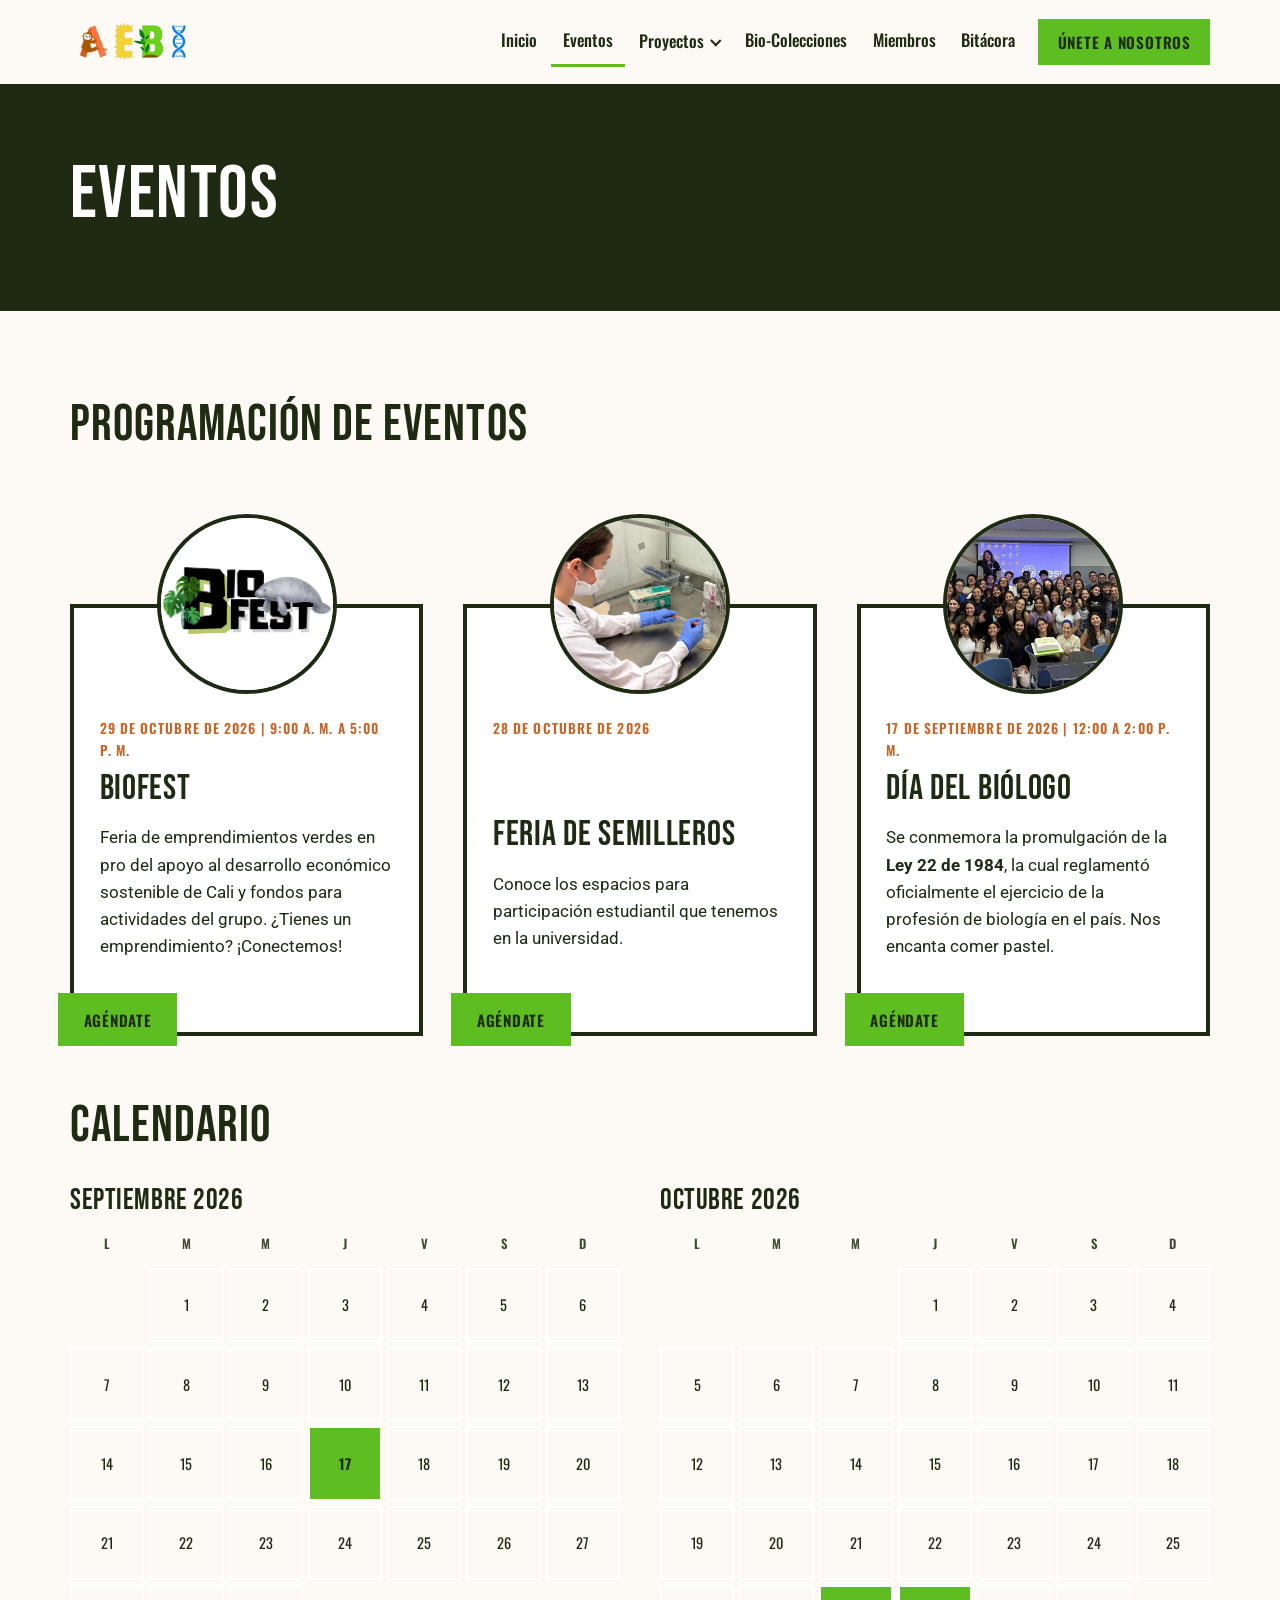
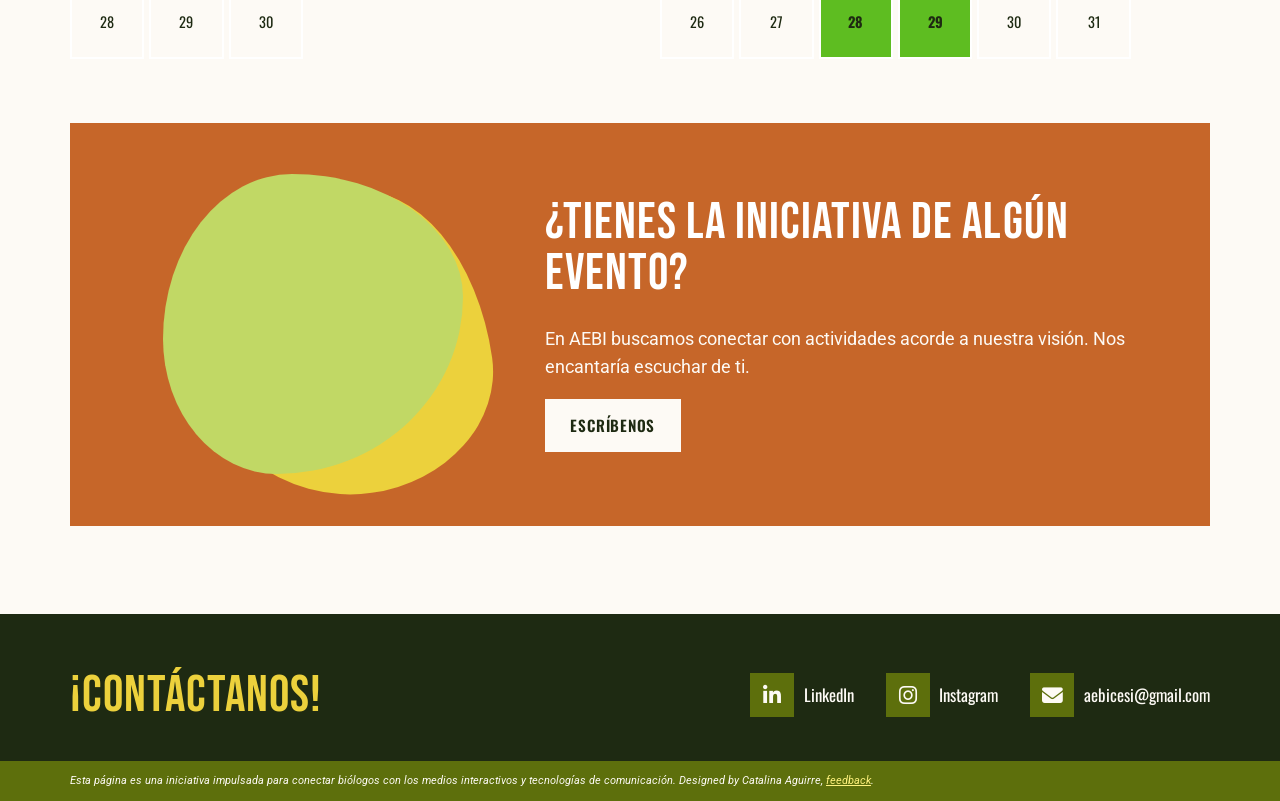
==== eventos.html @ 60faa8c1 "correccion" ====
<!DOCTYPE html>
<html lang="es">
<head>
  <meta charset="UTF-8">
  <meta name="viewport" content="width=device-width, initial-scale=1">
  <!-- Título que aparece en la pestaña del navegador -->
  <title>Eventos · AEBI</title>
  <meta name="description" content="Programación de eventos de AEBI: BIOFEST, Feria de Semilleros, Día del Biólogo y más.">
  <!-- Icono de la pestaña (usa el logo) -->
  <link rel="icon" href="Imagenes/LOGOAEBI.png">

  <!-- Tipografías del manual de marca (Bebas Neue y Oswald, desde Google Fonts).
       Arial no necesita descargarse: ya está en todos los computadores. -->
  <link rel="preconnect" href="https://fonts.googleapis.com">
  <link rel="preconnect" href="https://fonts.gstatic.com" crossorigin>
  <link href="https://fonts.googleapis.com/css2?family=Bebas+Neue&family=Oswald:wght@400;500;600&family=Roboto:wght@400;700&display=swap" rel="stylesheet">
  <!-- Iconos (LinkedIn, Instagram, correo, WhatsApp, flechas) -->
  <link rel="stylesheet" href="https://cdnjs.cloudflare.com/ajax/libs/font-awesome/6.5.2/css/all.min.css">
  <!-- Hoja de estilos de la página (colores, tamaños, etc.) -->
  <link rel="stylesheet" href="css/estilos.css">
</head>
<body>

<!-- =====================================================================
     ENCABEZADO Y MENÚ
     Este bloque se repite igual en todas las páginas. Si agregas una
     pestaña nueva, agrégala en TODAS las páginas para que el menú sea
     igual en todas. La página actual lleva class="activo".
     ===================================================================== -->
<header class="encabezado">
  <div class="contenedor">
    <!-- Logo: el archivo está en Imagenes/LOGOAEBI.png -->
    <a class="logo" href="index.html">
      <img src="Imagenes/LOGOAEBI.png" alt="AEBI - Asociación Estudiantil de Biología de Icesi">
    </a>

    <!-- Botón de menú que solo se ve en celular -->
    <button class="hamburguesa" type="button" aria-label="Abrir menú" aria-expanded="false">&#9776;</button>

    <nav class="navegacion" aria-label="Menú principal">
      <ul class="menu">
        <li><a href="index.html">Inicio</a></li>
        <li><a href="eventos.html" class="activo">Eventos</a></li>
        <!-- Pestaña con submenú -->
        <li class="desplegable">
          <button type="button" aria-expanded="false">Proyectos</button>
          <ul class="submenu">
            <li><a href="grupos-de-estudio.html">Grupos de estudio</a></li>
            <li><a href="semilleros.html">Semilleros</a></li>
          </ul>
        </li>
        <li><a href="bio-colecciones.html">Bio-Colecciones</a></li>
        <li><a href="miembros.html">Miembros</a></li>
        <li><a href="bitacora.html">Bitácora</a></li>
        <li><a href="inscripciones.html" class="boton boton-menu">Únete a nosotros</a></li>
      </ul>
    </nav>
  </div>
</header>

<main>

<section class="cabecera-pagina">
  <div class="contenedor">
    <h1>Eventos</h1>
  </div>
</section>

<!-- =====================================================================
     PROGRAMACIÓN DE EVENTOS
     Cada evento es un bloque <article class="evento"> ... </article>.
     - Para agregar un evento: copia uno completo y cambia imagen, fecha,
       título, texto y el link de Google Calendar.
     - Para quitar un evento: borra su bloque completo.
     - El orden en la página es el mismo orden en que están aquí.
     ===================================================================== -->
<section class="seccion">
  <div class="contenedor">
    <div class="titulo-con-boton">
      <h2>Programación de eventos</h2>
    </div>

    <div class="eventos">
      <article class="evento" data-fecha="2026-10-29">
        <!-- Imagen circular del evento -->
        <div class="evento-imagen">
          <img src="Imagenes/LOGOBIOFEST.png" alt="Logo de BIOFEST">
        </div>
        <p class="evento-fecha">29 de octubre de 2026 | 9:00 a. m. a 5:00 p. m.</p>
        <h3>BIOFEST</h3>
        <p>Feria de emprendimientos verdes en pro del apoyo al desarrollo económico sostenible de Cali y fondos para actividades del grupo. ¿Tienes un emprendimiento? ¡Conectemos!</p>
        <!-- Enlace a Google Calendar. Para cambiar la fecha, edita "dates":
             formato AAAAMMDDTHHMMSS/AAAAMMDDTHHMMSS (inicio/fin, hora local de Colombia).
             Ejemplo: 20261029T090000 = 29 oct 2026, 9:00 am. También edita
             data-fecha de arriba (formato AAAA-MM-DD) para que el evento
             aparezca marcado en el calendario de abajo. -->
        <a class="boton" href="https://calendar.google.com/calendar/render?action=TEMPLATE&text=BIOFEST 2026 - AEBI&dates=20261029T090000/20261029T170000&ctz=America/Bogota&details=Feria de emprendimientos verdes en pro del apoyo al desarrollo económico sostenible de Cali y fondos para actividades del grupo. ¿Tienes un emprendimiento? ¡Conectemos!&location=Universidad Icesi, Cali" target="_blank" rel="noopener">Agéndate</a>
      </article>

      <article class="evento" data-fecha="2026-10-28">
        <!-- Imagen circular del evento -->
        <div class="evento-imagen">
          <img src="Imagenes/FERIASEMILLEROS.jpeg" alt="Feria de Semilleros">
        </div>
        <p class="evento-fecha">28 de octubre de 2026</p>
        <h3>Feria de Semilleros</h3>
        <p>Conoce los espacios para participación estudiantil que tenemos en la universidad.</p>
        <!-- Enlace a Google Calendar. Para cambiar la fecha, edita "dates":
             formato AAAAMMDDTHHMMSS/AAAAMMDDTHHMMSS (inicio/fin, hora local de Colombia).
             Ejemplo: 20261029T090000 = 29 oct 2026, 9:00 am. También edita
             data-fecha de arriba (formato AAAA-MM-DD) para que el evento
             aparezca marcado en el calendario de abajo. -->
        <a class="boton" href="https://calendar.google.com/calendar/render?action=TEMPLATE&text=Feria de Semilleros - AEBI&dates=20261028/20261029&ctz=America/Bogota&details=Conoce los espacios para participación estudiantil que tenemos en la universidad.&location=Universidad Icesi, Cali" target="_blank" rel="noopener">Agéndate</a>
      </article>

      <article class="evento" data-fecha="2026-09-17">
        <!-- Imagen circular del evento -->
        <div class="evento-imagen">
          <img src="Imagenes/BIOLOGO.jpeg" alt="Día del Biólogo">
        </div>
        <p class="evento-fecha">17 de septiembre de 2026 | 12:00 a 2:00 p. m.</p>
        <h3>Día del Biólogo</h3>
        <p>Se conmemora la promulgación de la <strong>Ley 22 de 1984</strong>, la cual reglamentó oficialmente el ejercicio de la profesión de biología en el país. Nos encanta comer pastel.</p>
        <!-- Enlace a Google Calendar. Para cambiar la fecha, edita "dates":
             formato AAAAMMDDTHHMMSS/AAAAMMDDTHHMMSS (inicio/fin, hora local de Colombia).
             Ejemplo: 20261029T090000 = 29 oct 2026, 9:00 am. También edita
             data-fecha de arriba (formato AAAA-MM-DD) para que el evento
             aparezca marcado en el calendario de abajo. -->
        <a class="boton" href="https://calendar.google.com/calendar/render?action=TEMPLATE&text=Día del Biólogo - AEBI&dates=20260917T120000/20260917T140000&ctz=America/Bogota&details=Se conmemora la promulgación de la Ley 22 de 1984, la cual reglamentó oficialmente el ejercicio de la profesión de biología en el país. Nos encanta comer pastel.&location=Universidad Icesi, Cali" target="_blank" rel="noopener">Agéndate</a>
      </article>
    </div>

    <!-- =================================================================
         CALENDARIO
         Se arma solo, leyendo el "data-fecha" de cada evento de arriba
         (por eso no hay nada que editar acá): agrega o quita un evento
         arriba y el calendario se actualiza. Lo arma js/principal.js.
         ================================================================= -->
    <h2>Calendario</h2>
    <div id="calendario" class="calendario"></div>

    <!-- Caja de invitación a proponer eventos.
         Para cambiar la foto: cambia la ruta de la imagen de abajo. -->
    <div class="caja-invitacion">
      <div class="blob-marco blob-pequeno">
        <div class="blob">
          <img src="Imagenes/PRINCIPAL.jpg" alt="Actividades de AEBI">
        </div>
      </div>
      <div>
        <h2>¿Tienes la iniciativa de algún evento?</h2>
        <p>En AEBI buscamos conectar con actividades acorde a nuestra visión. Nos encantaría escuchar de ti.</p>
        <a class="boton boton-crema" href="mailto:aebicesi@gmail.com">Escríbenos</a>
      </div>
    </div>
  </div>
</section>

</main>

<!-- =====================================================================
     PIE DE PÁGINA: ¡Contáctanos!
     Se repite igual en todas las páginas. Para cambiar un link o el
     correo, cámbialo aquí y en las demás páginas.
     ===================================================================== -->
<footer class="pie">
  <div class="contenedor pie-contacto">
    <h2>¡Contáctanos!</h2>
    <ul class="redes">
      <li>
        <a href="https://www.linkedin.com/company/aebi-asociacion-estudiantil-de-biologia-de-icesi/" target="_blank" rel="noopener">
          <i class="fa-brands fa-linkedin-in" aria-hidden="true"></i>LinkedIn
        </a>
      </li>
      <li>
        <a href="https://www.instagram.com/aebicesi/" target="_blank" rel="noopener">
          <i class="fa-brands fa-instagram" aria-hidden="true"></i>Instagram
        </a>
      </li>
      <li>
        <a href="mailto:aebicesi@gmail.com">
          <i class="fa-solid fa-envelope" aria-hidden="true"></i>aebicesi@gmail.com
        </a>
      </li>
    </ul>
  </div>

  <!-- Franja de crédito (letra pequeña y cursiva) -->
  <div class="pie-credito">
    <div class="contenedor">
      <p>Esta página es una iniciativa impulsada para conectar biólogos con los medios interactivos y tecnologías de comunicación. Designed by Catalina Aguirre, <a href="mailto:cataaguirrearroyo@gmail.com">feedback</a>.</p>
    </div>
  </div>
</footer>

<!-- El JavaScript va de último para que la página cargue primero -->
<script src="js/principal.js"></script>
</body>
</html>
---- css/estilos.css ----
/* ==========================================================================
   ESTILOS DE LA PÁGINA DE AEBI
   ==========================================================================
   Este archivo controla el aspecto de TODAS las páginas (colores, tipografías,
   tamaños, espacios). Está dividido en bloques con títulos como este.

   Si quieres cambiar algo de aspecto, busca el bloque correspondiente:
     1. Paleta de colores y tipografías (variables)
     2. Estilos base (cuerpo de texto, títulos, enlaces)
     3. Botones
     4. Encabezado y menú de navegación
     5. Pie de página (¡Contáctanos!)
     6. Portada (hero) y marco "blob" de las fotos
     7. Sección "Nuestra visión y valores" + links rápidos
     8. Cabecera de las páginas internas
     9. Tarjetas de eventos
    10. Grupos de estudio
    11. Semilleros
    12. Bio-Colecciones (carrusel de camisetas)
    13. Miembros (organigrama, galerías, Red Alumni)
    14. Inscripciones
    15. Pop-up del próximo evento
    16. Ajustes para celular (responsive)

   TRUCO: en CSS, los comentarios van entre /* y * /  (sin el espacio).
   Todo lo que está comentado no afecta la página.
   ========================================================================== */


/* ==========================================================================
   1. PALETA DE COLORES Y TIPOGRAFÍAS
   --------------------------------------------------------------------------
   Aquí están los colores del manual de marca guardados como "variables".
   Cambiar un color aquí lo cambia en toda la página.
   Para usar una variable en cualquier parte se escribe: var(--nombre)
   ========================================================================== */
:root {
  /* Colores principales del manual de marca */
  --verde:    #5ebd21;
  --naranja:  #c66629;
  --amarillo: #ecd13c;
  --azul:     #3780d4;

  /* Colores secundarios (tomados de la paleta "Secundarios" del manual) */
  --verde-oscuro:  #1e2a12;   /* fondo de la portada, texto principal y pie de página */
  --verde-bosque:  #3c4a31;
  --oliva:         #5d6f0c;
  --verde-claro:   #c1d865;

  --naranja-oscuro: #ca5f31;
  --naranja-suave:  #b0694b;
  --dorado:         #e39119;
  --naranja-claro:  #ffaf3c;

  --mostaza:        #e1b808;
  --amarillo-vivo:  #fed12e;
  --amarillo-suave: #ecda50;
  --amarillo-claro: #fef17e;

  --azul-oscuro:  #01327e;
  --azul-medio:   #014abd;
  --azul-suave:   #6591d8;
  --azul-claro:   #a2b9d8;

  /* Neutros */
  --crema:  #fdfaf5;   /* fondo general de la página (el mismo crema del manual) */
  --blanco: #ffffff;
  --tinta:  #1e2a12;   /* color del texto normal (verde muy oscuro, no negro puro) */

  /* Tipografías del manual de marca.
     - Títulos: Bebas Neue (versión Cyrillic no está en Google Fonts; se usa Bebas Neue)
     - Subtítulos y texto medio: Oswald
     - Cuerpo de texto: Roboto. A diferencia de Arial, Roboto NO viene instalada
       en todos los computadores, así que hay que cargarla desde Google Fonts
       (ya está agregada en el <link> de cada página, junto a Bebas Neue y Oswald) */
  --fuente-titulo: 'Bebas Neue', 'Arial Narrow', Impact, sans-serif;
  --fuente-sub:    'Oswald', 'Arial Narrow', sans-serif;
  --fuente-texto:  'Roboto', Helvetica, Arial, sans-serif;

  /* Ancho máximo del contenido en pantallas grandes */
  --ancho-contenido: 1140px;
}


/* ==========================================================================
   2. ESTILOS BASE
   ========================================================================== */
*,
*::before,
*::after {
  box-sizing: border-box;
}

html {
  scroll-behavior: smooth;
}

body {
  margin: 0;
  min-height: 100vh;
  display: flex;
  flex-direction: column;         /* para que el pie de página quede siempre abajo */
  font-family: var(--fuente-texto);
  font-size: 1.0625rem;          /* 17px aprox. */
  line-height: 1.6;
  color: var(--tinta);
  background: var(--crema);
}

main {
  flex: 1;
}

/* "Contenedor" centra el contenido y le da márgenes a los lados */
.contenedor {
  width: min(100% - 2.5rem, var(--ancho-contenido));
  margin-inline: auto;
}

/* Todos los títulos grandes usan Bebas Neue */
h1, h2 {
  font-family: var(--fuente-titulo);
  font-weight: 400;
  letter-spacing: 0.02em;
  line-height: 1;
  margin: 0 0 0.5em;
}
h1 { font-size: clamp(3rem, 7vw, 5.5rem); }
h2 { font-size: clamp(2.2rem, 4.5vw, 3.2rem); }

/* Los títulos medianos (de tarjetas, etc.) usan Oswald */
h3, h4 {
  font-family: var(--fuente-sub);
  font-weight: 600;
  line-height: 1.2;
  margin: 0 0 0.4em;
}
h3 { font-size: 1.4rem; }
h4 { font-size: 1.1rem; }

p {
  margin: 0 0 1em;
  max-width: 65ch;               /* líneas no muy largas para que se lean bien */
}

a {
  color: var(--azul-medio);
}

img {
  max-width: 100%;
  display: block;
}

/* Cuando una imagen NO se encuentra (nombre mal escrito, carpeta equivocada...)
   se oculta y se ve el color de fondo de su caja, en vez del icono roto. */
img.img-no-encontrada {
  opacity: 0;
}

/* Contorno visible al navegar con teclado (accesibilidad) */
:focus-visible {
  outline: 3px solid var(--amarillo);
  outline-offset: 3px;
}

/* Separación estándar entre secciones */
.seccion {
  padding-block: clamp(3rem, 7vw, 5.5rem);
}

/* Texto secundario con Oswald (ej. subtítulos pequeños) */
.texto-medio {
  font-family: var(--fuente-sub);
  font-weight: 500;
}

/* Texto centrado */
.centrado {
  text-align: center;
}
.centrado p {
  margin-inline: auto;
}


/* ==========================================================================
   3. BOTONES
   --------------------------------------------------------------------------
   Todos los botones llevan la clase "boton". Después se le puede sumar
   un color: boton-verde, boton-naranja, boton-amarillo, boton-azul,
   boton-oscuro, boton-crema, o boton-borde (solo contorno).
   ========================================================================== */
.boton {
  display: inline-block;
  font-family: var(--fuente-sub);
  font-weight: 600;
  font-size: 0.95rem;
  letter-spacing: 0.05em;
  text-transform: uppercase;
  text-decoration: none;
  padding: 0.9rem 1.6rem;
  border: 0;
  cursor: pointer;
  background: var(--verde);
  color: var(--verde-oscuro);
  transition: background-color 0.15s ease, color 0.15s ease;
}
.boton:hover,
.boton:focus-visible {
  background: var(--verde-claro);
}

.boton-naranja { background: var(--naranja); color: var(--crema); }
.boton-naranja:hover, .boton-naranja:focus-visible { background: var(--naranja-oscuro); }

.boton-amarillo { background: var(--amarillo); color: var(--verde-oscuro); }
.boton-amarillo:hover, .boton-amarillo:focus-visible { background: var(--amarillo-vivo); }

.boton-azul { background: var(--azul); color: var(--crema); }
.boton-azul:hover, .boton-azul:focus-visible { background: var(--azul-medio); }

.boton-oscuro { background: var(--verde-oscuro); color: var(--crema); }
.boton-oscuro:hover, .boton-oscuro:focus-visible { background: var(--verde-bosque); }

.boton-crema { background: var(--crema); color: var(--verde-oscuro); }
.boton-crema:hover, .boton-crema:focus-visible { background: var(--amarillo-claro); }

.boton-borde {
  background: transparent;
  color: var(--crema);
  border: 2px solid var(--crema);
}
.boton-borde:hover, .boton-borde:focus-visible {
  background: var(--crema);
  color: var(--verde-oscuro);
}

/* Icono dentro de un botón (ej. WhatsApp) */
.boton i {
  margin-right: 0.5rem;
}


/* ==========================================================================
   4. ENCABEZADO Y MENÚ DE NAVEGACIÓN
   ========================================================================== */
.encabezado {
  background: var(--crema);
  border-bottom: 3px solid var(--verde-oscuro);
  position: sticky;              /* el menú se queda pegado arriba al bajar */
  top: 0;
  z-index: 50;
}

.encabezado .contenedor {
  display: flex;
  align-items: center;
  justify-content: space-between;
  gap: 1.5rem;
  min-height: 84px;
}

/* Logo: cambia los máximos aquí si el logo se ve muy grande o muy pequeño.
   Se limita el ancho para que un logo horizontal no le quite espacio al menú. */
.logo img {
  max-height: 60px;
  max-width: 200px;
  width: auto;
  height: auto;
}

/* Lista de links del menú */
.menu {
  display: flex;
  flex-wrap: wrap;               /* si algún día no cabe, baja una pestaña completa (nunca una palabra) */
  justify-content: flex-end;
  align-items: center;
  gap: 0.1rem;
  list-style: none;
  margin: 0;
  padding: 0;
}

.menu > li {
  position: relative;
}

.menu a {
  display: block;
  font-family: var(--fuente-sub);
  font-weight: 500;
  font-size: 1.05rem;
  color: var(--tinta);
  text-decoration: none;
  padding: 0.6rem 0.75rem;
  border-bottom: 3px solid transparent;
  white-space: nowrap;           /* "Bio-Colecciones" nunca se parte en dos líneas */
}
.menu a:hover,
.menu a:focus-visible {
  border-bottom-color: var(--verde);
}

/* La página en la que estás se subraya en verde (clase "activo" en el HTML) */
.menu a.activo {
  border-bottom-color: var(--verde);
}

/* Menú desplegable de "Proyectos" */
.desplegable > button {
  font-family: var(--fuente-sub);
  font-weight: 500;
  font-size: 1.05rem;
  color: var(--tinta);
  background: none;
  border: 0;
  border-bottom: 3px solid transparent;
  padding: 0.6rem 0.75rem;
  cursor: pointer;
  white-space: nowrap;           /* la flechita se queda al lado de "Proyectos" */
}
.desplegable > button::after {
  content: '';
  display: inline-block;
  width: 0.45em;
  height: 0.45em;
  margin-left: 0.5em;
  border-right: 2px solid currentColor;
  border-bottom: 2px solid currentColor;
  transform: translateY(-0.2em) rotate(45deg);
}
.desplegable > button:hover,
.desplegable > button:focus-visible,
.desplegable.abierto > button {
  border-bottom-color: var(--verde);
}

.submenu {
  display: none;
  position: absolute;
  top: 100%;
  left: 0;
  min-width: 220px;
  list-style: none;
  margin: 0;
  padding: 0.4rem 0;
  background: var(--crema);
  border: 3px solid var(--verde-oscuro);
}
.desplegable:hover .submenu,
.desplegable:focus-within .submenu,
.desplegable.abierto .submenu {
  display: block;
}
.submenu a {
  padding: 0.55rem 1.1rem;
  border-bottom: 0;
}
.submenu a:hover,
.submenu a:focus-visible,
.submenu a.activo {
  background: var(--verde-claro);
}

/* Botón "Únete a nosotros" del encabezado */
.menu .boton-menu {
  padding: 0.7rem 1.2rem;
  margin-left: 0.6rem;
  border-bottom: 0;
  color: var(--verde-oscuro);
  font-weight: 600;
  font-size: 0.95rem;
}

/* Botón de hamburguesa (solo aparece en tablet y celular, ver bloque 17) */
.hamburguesa {
  display: none;
  background: none;
  border: 3px solid var(--verde-oscuro);
  padding: 0.45rem 0.6rem;
  cursor: pointer;
  color: var(--verde-oscuro);
  font-size: 1.4rem;
  line-height: 1;
}


/* ==========================================================================
   5. PIE DE PÁGINA (¡Contáctanos!)
   ========================================================================== */
.pie {
  background: var(--verde-oscuro);
  color: var(--crema);
  margin-top: auto;
}

.pie-contacto {
  padding-block: 3.5rem 2.5rem;
  display: flex;
  flex-wrap: wrap;
  align-items: center;
  justify-content: space-between;
  gap: 1.5rem 3rem;
}
.pie-contacto h2 {
  margin: 0;
  color: var(--amarillo);
}

.redes {
  display: flex;
  flex-wrap: wrap;
  gap: 0.75rem 2rem;
  list-style: none;
  margin: 0;
  padding: 0;
}
.redes a {
  display: inline-flex;
  align-items: center;
  gap: 0.6rem;
  color: var(--crema);
  text-decoration: none;
  font-family: var(--fuente-sub);
  font-size: 1.05rem;
}
.redes a:hover,
.redes a:focus-visible {
  color: var(--verde-claro);
}
/* Cajita cuadrada donde va el icono de cada red */
.redes i {
  width: 44px;
  height: 44px;
  display: grid;
  place-items: center;
  font-size: 1.3rem;
  background: var(--oliva);
  color: var(--crema);
}

/* Franja final de otro color con el crédito en letra muy pequeña y cursiva */
.pie-credito {
  background: var(--oliva);
  color: var(--crema);
  font-size: 0.7rem;
  font-style: italic;
  padding-block: 0.7rem;
}
.pie-credito p {
  margin: 0;
  max-width: none;
}
.pie-credito a {
  color: var(--amarillo-claro);
}


/* ==========================================================================
   6. PORTADA (HERO) Y MARCO "BLOB" DE LAS FOTOS
   ========================================================================== */
.hero {
  background: var(--verde-oscuro);
  color: var(--crema);
  padding-block: clamp(3rem, 7vw, 6rem);
  overflow: hidden;              /* la sombra del blob no se sale de la pantalla en celular */
}

.hero .contenedor {
  display: grid;
  grid-template-columns: 1.1fr 1fr;
  align-items: center;
  gap: clamp(2rem, 5vw, 4rem);
}

.hero h1 {
  color: var(--blanco);
  margin-bottom: 1rem;
}

.hero p {
  font-size: 1.15rem;
  margin-bottom: 2rem;
}

/* --- El marco "blob" ---------------------------------------------------
   El "blob" es una caja cuadrada con las esquinas redondeadas de forma
   irregular. Los 8 porcentajes de "border-radius" controlan la forma:
   cámbialos (entre 30% y 70%) para obtener otro blob. Detrás lleva una
   sombra amarilla desplazada, que da el efecto de dos capas.
   ----------------------------------------------------------------------- */
.blob-marco {
  position: relative;
  width: min(100%, 460px);
  aspect-ratio: 1 / 1;
  margin-inline: auto;
}

/* La capa amarilla de atrás */
.blob-marco::before {
  content: '';
  position: absolute;
  inset: 0;
  background: var(--amarillo);
  border-radius: 62% 38% 46% 54% / 44% 61% 39% 56%;
  transform: translate(26px, 22px) rotate(-8deg);
}

/* La foto (encima) */
.blob {
  position: relative;
  width: 100%;
  height: 100%;
  overflow: hidden;
  background: var(--verde-claro);  /* se ve si la foto no carga */
  border-radius: 43% 57% 62% 38% / 55% 41% 59% 45%;
}
.blob img {
  width: 100%;
  height: 100%;
  object-fit: cover;               /* la foto se recorta sin deformarse */
}

/* Variante más pequeña del blob (para las cajas de invitación) */
.blob-marco.blob-pequeno {
  width: min(100%, 300px);
}
.blob-marco.blob-pequeno::before {
  background: var(--verde);
}


/* ==========================================================================
   7. SECCIÓN "NUESTRA VISIÓN Y VALORES" + LINKS RÁPIDOS
   ========================================================================== */
.vision {
  background: var(--azul);
  color: var(--blanco);
}

.vision .contenedor {
  display: grid;
  grid-template-columns: 1.4fr 1fr;
  gap: clamp(2rem, 6vw, 5rem);
  align-items: start;
}

.vision h2 {
  color: var(--blanco);
}

.vision p {
  font-size: 1.1rem;
}

.links-rapidos h3 {
  color: var(--blanco);
  font-size: 1.1rem;
  font-weight: 500;
  margin-bottom: 1rem;
}

.links-rapidos ul {
  list-style: none;
  margin: 0;
  padding: 0;
  display: grid;
  gap: 0.9rem;
}

/* Cada link rápido es una barra de color con una flecha en la punta */
.link-rapido {
  display: flex;
  align-items: stretch;
  justify-content: space-between;
  gap: 1rem;
  text-decoration: none;
  color: var(--verde-oscuro);
  font-family: var(--fuente-sub);
  font-weight: 600;
  font-size: 1.1rem;
  line-height: 1.25;
}
.link-rapido span {
  padding: 1rem 1.3rem;
  align-self: center;
}
.link-rapido i {
  flex: none;
  width: 52px;
  display: grid;
  place-items: center;
  background: var(--verde-oscuro);
  color: var(--crema);
  font-size: 1.1rem;
  font-style: normal;
}
.link-rapido:hover,
.link-rapido:focus-visible {
  filter: brightness(1.08);
}

/* Colores de cada barra */
.link-amarillo { background: var(--amarillo); }
.link-verde    { background: var(--verde); }
.link-naranja  { background: var(--naranja); color: var(--crema); }


/* ==========================================================================
   8. CABECERA DE LAS PÁGINAS INTERNAS
   --------------------------------------------------------------------------
   Franja oscura con el título que aparece arriba de cada página interna
   (Eventos, Grupos de estudio, Miembros, etc.)
   ========================================================================== */
.cabecera-pagina {
  background: var(--verde-oscuro);
  color: var(--crema);
  padding-block: clamp(2.5rem, 6vw, 4.5rem);
}
.cabecera-pagina h1 {
  color: var(--blanco);
  margin-bottom: 0.4rem;
  font-size: clamp(2.8rem, 6vw, 4.6rem);
}
.cabecera-pagina p {
  font-size: 1.15rem;
  margin: 0;
}


/* ==========================================================================
   9. TARJETAS DE EVENTOS
   --------------------------------------------------------------------------
   Cada evento es una tarjeta blanca con borde oscuro, la imagen circular
   sobresaliendo por arriba y el botón sobresaliendo por la esquina inferior.
   ========================================================================== */
.titulo-con-boton {
  display: flex;
  flex-wrap: wrap;
  align-items: center;
  justify-content: space-between;
  gap: 1rem;
  margin-bottom: 4rem;
}
.titulo-con-boton h2 {
  margin: 0;
}

.eventos {
  display: grid;
  grid-template-columns: repeat(3, 1fr);
  gap: 2.5rem;
}

.evento {
  position: relative;
  background: var(--blanco);
  border: 4px solid var(--verde-oscuro);
  padding: 110px 1.6rem 0;
  margin-top: 90px;             /* espacio para la imagen que sobresale */
  display: flex;
  flex-direction: column;
}

/* Imagen circular del evento */
.evento-imagen {
  position: absolute;
  top: -94px;
  left: 50%;
  transform: translateX(-50%);
  width: 180px;
  height: 180px;
  border-radius: 50%;
  overflow: hidden;
  background: var(--verde-claro);
  border: 4px solid var(--verde-oscuro);
}
.evento-imagen img {
  width: 100%;
  height: 100%;
  object-fit: cover;
}

.evento-fecha {
  font-family: var(--fuente-sub);
  font-weight: 600;
  font-size: 0.85rem;
  letter-spacing: 0.08em;
  text-transform: uppercase;
  color: var(--naranja);
  margin-bottom: 0.4rem;
}

.evento h3 {
  font-family: var(--fuente-titulo);
  font-weight: 400;
  font-size: 2.2rem;
  letter-spacing: 0.02em;
}

.evento p {
  flex: 1;                       /* empuja el botón hacia abajo */
}

/* El botón sale por la esquina inferior izquierda de la tarjeta */
.evento .boton {
  align-self: flex-start;
  margin: 1rem 0 -14px calc(-1.6rem - 16px);
}

/* Caja grande de invitación ("¿Tienes la iniciativa de algún evento?") */
.caja-invitacion {
  overflow: hidden;
  margin-top: 4rem;
  background: var(--naranja);
  color: var(--crema);
  padding: clamp(2rem, 4vw, 3.5rem);
  display: grid;
  grid-template-columns: 1fr 1.6fr;
  gap: 2.5rem;
  align-items: center;
}
.caja-invitacion h2 {
  color: var(--blanco);
}
.caja-invitacion p {
  font-size: 1.1rem;
}
.caja-invitacion .blob-marco::before {
  background: var(--amarillo);
}

/* --- Calendario ---------------------------------------------------------
   Este bloque le da estilo al calendario, pero NO lo dibuja: eso lo hace
   js/principal.js, leyendo la fecha (data-fecha) de cada evento. Un mes
   se ve como una tarjeta ".mes-calendario"; el día de un evento queda
   pintado de verde y se puede tocar para ir directo a ese evento. */
.calendario {
  display: grid;
  grid-template-columns: repeat(auto-fit, minmax(280px, 1fr));
  gap: 2.5rem;
  margin: 2rem 0 4rem;
}
.eventos + h2 {
  margin-top: 4rem;
}
.mes-calendario h3 {
  font-family: var(--fuente-titulo);
  font-weight: 400;
  font-size: 1.8rem;
  letter-spacing: 0.02em;
  margin-bottom: 1rem;
}
.grilla-calendario {
  display: grid;
  grid-template-columns: repeat(7, 1fr);
  gap: 5px;
}
.dia-semana {
  font-family: var(--fuente-sub);
  font-weight: 600;
  font-size: 0.8rem;
  text-align: center;
  color: var(--verde-bosque);
  padding-bottom: 0.5rem;
}
.dia-calendario {
  aspect-ratio: 1 / 1;
  display: grid;
  place-items: center;
  background: var(--crema);
  border: 2px solid var(--blanco);
  font-family: var(--fuente-sub);
  font-size: 0.9rem;
}
.dia-calendario.con-evento {
  background: var(--verde);
  color: var(--verde-oscuro);
  font-weight: 700;
  cursor: pointer;
}
.dia-calendario.con-evento:hover,
.dia-calendario.con-evento:focus-visible {
  background: var(--verde-claro);
}


/* ==========================================================================
   10. GRUPOS DE ESTUDIO
   --------------------------------------------------------------------------
   Cuatro tarjetas, cada una del color de su grupo. La parte de arriba
   (foto y nombre) es de color; la parte de abajo es crema para que el
   texto se lea bien.
   ========================================================================== */
.grupos {
  display: grid;
  grid-template-columns: repeat(4, 1fr);
  gap: 1.5rem;
  margin-top: 3rem;
}

.grupo {
  display: flex;
  flex-direction: column;
  border: 4px solid var(--verde-oscuro);
  background: var(--blanco);
}

/* Parte de color con el nombre y la foto */
.grupo-cabeza {
  padding: 1.2rem 1.2rem 0;
}
.grupo-cabeza h3 {
  font-family: var(--fuente-titulo);
  font-weight: 400;
  font-size: 2.3rem;
  letter-spacing: 0.02em;
  margin: 0 0 0.8rem;
}
.grupo-foto {
  aspect-ratio: 4 / 3;
  overflow: hidden;
  background: rgba(255, 255, 255, 0.35);
  margin-inline: -1.2rem;
}
.grupo-foto img {
  width: 100%;
  height: 100%;
  object-fit: cover;
}

/* Parte crema con la descripción y el botón */
.grupo-cuerpo {
  padding: 1.2rem;
  display: flex;
  flex-direction: column;
  flex: 1;
}
.grupo-cuerpo p {
  flex: 1;
}

/* Colores de cada grupo (cambia aquí si un grupo cambia de color) */
.grupo-naranja  .grupo-cabeza { background: var(--naranja);  color: var(--crema); }
.grupo-verde    .grupo-cabeza { background: var(--verde);    color: var(--verde-oscuro); }
.grupo-amarillo .grupo-cabeza { background: var(--amarillo); color: var(--verde-oscuro); }
.grupo-azul     .grupo-cabeza { background: var(--azul);     color: var(--crema); }

/* Caja "¿Quieres ir un paso más adelante?" */
.caja-semilleros {
  margin-top: 4rem;
  background: var(--verde-oscuro);
  color: var(--crema);
  padding: clamp(2rem, 4vw, 3rem);
  display: flex;
  flex-wrap: wrap;
  align-items: center;
  justify-content: space-between;
  gap: 1.5rem;
}
.caja-semilleros h2 {
  margin: 0;
  color: var(--verde-claro);
  max-width: 30ch;
}


/* ==========================================================================
   11. SEMILLEROS
   ========================================================================== */
.fondo-verde-bosque {
  background: var(--verde-bosque);
  color: var(--crema);
}
.fondo-verde-bosque h2 {
  color: var(--blanco);
}

.semilleros {
  display: grid;
  grid-template-columns: repeat(3, 1fr);
  gap: 2rem;
  margin-top: 2.5rem;
}

.semillero {
  background: var(--crema);
  color: var(--tinta);
  padding: 1.8rem 1.6rem 0;
  display: flex;
  flex-direction: column;
}
.semillero h3 {
  font-family: var(--fuente-titulo);
  font-weight: 400;
  font-size: 2.3rem;
  letter-spacing: 0.02em;
  margin-bottom: 0.2rem;
}
.semillero p {
  flex: 1;
  font-family: var(--fuente-sub);
  font-weight: 400;
  font-size: 1rem;
  color: var(--verde-bosque);
}
/* Botón sobresaliendo por la esquina inferior izquierda */
.semillero .boton {
  align-self: flex-start;
  margin: 1.2rem 0 -12px calc(-1.6rem - 12px);
}


/* ==========================================================================
   12. BIO-COLECCIONES (CARRUSEL DE CAMISETAS)
   --------------------------------------------------------------------------
   El carrusel funciona con "scroll-snap": las tarjetas están en una fila
   que se desliza de a una. Las flechas y los puntos las controla el
   archivo js/principal.js (no hay que tocarlo para agregar camisetas).
   ========================================================================== */
/* --- Introducción (texto + foto en blob sobre fondo oscuro) ----------- */
.coleccion-intro {
  position: relative;
  overflow: hidden;              /* la sombra del blob no se sale de la sección en celular */
  background: var(--verde-oscuro);
  color: var(--crema);
}
.coleccion-intro h1 {
  color: var(--blanco);
  font-size: clamp(2.8rem, 6vw, 4.6rem);
  margin-bottom: 1.2rem;
}
.coleccion-intro h2 {
  color: var(--blanco);
}
.coleccion-intro .contenedor {
  display: grid;
  grid-template-columns: 1.15fr 1fr;
  align-items: center;
  gap: clamp(2rem, 5vw, 4rem);
}
.coleccion-intro .boton {
  margin-top: 0.4rem;
}

.texto-destacado {
  font-size: 1.2rem;
  max-width: 70ch;
}

/* Ola decorativa que separa la introducción del catálogo, en vez de una
   línea recta. Es un dibujo SVG: si quieres una ola más alta o más baja,
   cambia el "height" de ".ola svg" más abajo. No hace falta tocar los
   números de la "d" del path para que funcione en cualquier pantalla,
   ya que el dibujo se estira solo para ocupar todo el ancho. */
.ola {
  line-height: 0;                /* quita un espacio raro que el navegador deja debajo del SVG */
  margin-top: -1px;              /* evita una línea blanca de 1px entre la sección y la ola */
}
.ola svg {
  display: block;
  width: 100%;
  height: 60px;
}
.ola path {
  fill: var(--verde-oscuro);
}

.coleccion-titulo {
  max-width: 640px;
  margin: 0 auto 2.5rem;
  text-align: center;
}
.coleccion-titulo p {
  font-size: 1.15rem;
  margin: 0 auto;
}

/* --- Carrusel genérico (se usa para camisetas y para Red Alumni) --- */
.carrusel {
  position: relative;
  padding-inline: 4rem;          /* deja espacio a los lados para las flechas */
}

.carrusel-pista {
  display: flex;
  gap: 1.5rem;
  overflow-x: auto;
  scroll-snap-type: x mandatory;
  scroll-behavior: smooth;
  scrollbar-width: none;         /* oculta la barra de scroll */
  padding-bottom: 0.5rem;
}
.carrusel-pista::-webkit-scrollbar {
  display: none;
}

.carrusel-item {
  flex: 0 0 100%;
  scroll-snap-align: start;
}

/* Flechas del carrusel */
.carrusel-flecha {
  position: absolute;
  top: 40%;
  width: 52px;
  height: 52px;
  border: 0;
  background: var(--verde-oscuro);
  color: var(--crema);
  font-size: 1.4rem;
  cursor: pointer;
  z-index: 2;
}
.carrusel-flecha:hover,
.carrusel-flecha:focus-visible {
  background: var(--verde);
  color: var(--verde-oscuro);
}
.carrusel-anterior  { left: 0; }
.carrusel-siguiente { right: 0; }

/* Puntos de posición (los crea el JavaScript) */
.carrusel-puntos {
  display: flex;
  justify-content: center;
  gap: 0.6rem;
  margin-top: 1.2rem;
}
.carrusel-puntos button {
  width: 14px;
  height: 14px;
  border: 2px solid var(--verde-oscuro);
  background: transparent;
  cursor: pointer;
  padding: 0;
}
.carrusel-puntos button.activo {
  background: var(--verde-oscuro);
}

/* Cada camiseta dentro del carrusel */
.camiseta {
  display: grid;
  grid-template-columns: 1fr 1fr;
  gap: 2.5rem;
  align-items: center;
}
.camiseta-imagen {
  position: relative;
  aspect-ratio: 1 / 1;
  background: var(--blanco);
  border: 4px solid var(--verde-oscuro);
  display: grid;
  place-items: center;
  padding: 1rem;
}
.camiseta-imagen img {
  max-height: 100%;
  object-fit: contain;
}

/* Botón invisible que envuelve la foto para poder ampliarla (zoom).
   Quita el aspecto de botón y deja la foto igual que antes. */
.ampliar {
  width: 100%;
  height: 100%;
  display: grid;
  place-items: center;
  padding: 0;
  border: 0;
  background: none;
  cursor: zoom-in;
}
/* Icono de lupa que aparece al pasar el mouse o al llegar con el teclado */
.ampliar-icono {
  position: absolute;
  inset: 0;
  display: grid;
  place-items: center;
  font-size: 1.6rem;
  color: var(--crema);
  background: rgba(30, 42, 18, 0);
  opacity: 0;
  transition: opacity 0.15s ease, background-color 0.15s ease;
}
.ampliar:hover .ampliar-icono,
.ampliar:focus-visible .ampliar-icono {
  opacity: 1;
  background: rgba(30, 42, 18, 0.35);
}
.camiseta h3 {
  font-family: var(--fuente-titulo);
  font-weight: 400;
  font-size: 2.6rem;
  letter-spacing: 0.02em;
}
.camiseta-etiqueta {
  font-family: var(--fuente-sub);
  font-weight: 500;
  color: var(--verde-bosque);
  margin: 1.5rem 0 0.5rem;
}

/* Tallas: cuadritos S, M, L... */
.tallas {
  display: flex;
  flex-wrap: wrap;
  gap: 0.5rem;
  list-style: none;
  padding: 0;
  margin: 0 0 1.8rem;
}
.tallas li {
  font-family: var(--fuente-sub);
  font-weight: 600;
  font-size: 0.9rem;
  min-width: 46px;
  text-align: center;
  padding: 0.45rem 0.6rem;
  border: 2px solid var(--verde-oscuro);
}

/* --- Ventana de zoom (foto ampliada) -----------------------------------
   Se abre al hacer clic en cualquier foto con la clase "ampliar". La
   controla js/principal.js; aquí solo está su aspecto. */
.zoom-fondo {
  position: fixed;
  inset: 0;
  background: rgba(30, 42, 18, 0.92);
  display: none;
  align-items: center;
  justify-content: center;
  padding: 2rem 5.5rem;          /* espacio a los lados para las flechas de la Bitácora */
  z-index: 200;
}
.zoom-fondo.visible {
  display: flex;
}
.zoom-fondo img {
  max-width: 100%;
  max-height: 100%;
  object-fit: contain;
  background: var(--crema);
}
.zoom-cerrar {
  position: fixed;
  top: 1.2rem;
  right: 1.2rem;
  width: 44px;
  height: 44px;
  border: 0;
  background: var(--amarillo);
  color: var(--verde-oscuro);
  font-size: 1.6rem;
  line-height: 1;
  cursor: pointer;
}
.zoom-cerrar:hover,
.zoom-cerrar:focus-visible {
  background: var(--amarillo-vivo);
}


/* ==========================================================================
   13. MIEMBROS (ORGANIGRAMA, GALERÍAS, RED ALUMNI)
   ========================================================================== */

/* --- Organigrama ------------------------------------------------------
   Tres niveles: Presidente -> Vicepresidente -> 5 coordinaciones.
   Las líneas que los unen están hechas con bordes (::before / ::after).
   ----------------------------------------------------------------------- */
.organigrama {
  display: flex;
  flex-direction: column;
  align-items: center;
  margin-top: 2.5rem;
}

.cargo {
  font-family: var(--fuente-sub);
  font-weight: 600;
  font-size: 1rem;
  text-align: center;
  padding: 0.8rem 1.2rem;
  border: 3px solid var(--verde-oscuro);
  background: var(--blanco);
  min-width: 180px;
}
.cargo-presidente     { background: var(--verde);    }
.cargo-vicepresidente { background: var(--amarillo); }

/* Línea vertical entre niveles */
.organigrama-linea {
  width: 3px;
  height: 34px;
  background: var(--verde-oscuro);
}

/* Fila de coordinaciones con la línea horizontal arriba */
.coordinaciones {
  display: flex;
  justify-content: center;
  gap: 1rem;
  list-style: none;
  margin: 0;
  padding: 34px 0 0;
  position: relative;
}
.coordinaciones::before {
  content: '';
  position: absolute;
  top: 0;
  left: 10%;
  right: 10%;
  height: 3px;
  background: var(--verde-oscuro);
}
.coordinaciones li {
  position: relative;
  flex: 1;
  display: flex;
  justify-content: center;
}
.coordinaciones li::before {
  content: '';
  position: absolute;
  top: -34px;
  left: 50%;
  width: 3px;
  height: 34px;
  background: var(--verde-oscuro);
}
.coordinaciones .cargo {
  min-width: 0;
  width: 100%;
  font-size: 0.9rem;
  padding-inline: 0.5rem;
}

/* --- Galerías por comité ---------------------------------------------- */
.comite {
  margin-top: 3.5rem;
}
.comite h2 {
  display: flex;
  align-items: center;
  gap: 1rem;
  font-size: 2.4rem;
}
/* Cuadrito de color al lado del nombre de cada comité */
.comite h2::before {
  content: '';
  width: 18px;
  height: 18px;
  background: var(--color-comite, var(--verde));
  flex: none;
}

.galeria {
  display: grid;
  grid-template-columns: repeat(5, 1fr);
  gap: 1.5rem;
  margin-top: 1.5rem;
}

/* Cada persona: foto cuadrada del mismo tamaño y el nombre abajo */
.persona {
  text-align: center;
}
.persona-foto {
  aspect-ratio: 1 / 1;            /* todas las fotos quedan cuadradas e iguales */
  overflow: hidden;
  background: var(--verde-claro);
  border: 4px solid var(--color-comite, var(--verde));
}
.persona-foto img {
  width: 100%;
  height: 100%;
  object-fit: cover;              /* recorta la foto para que no se deforme */
}
.persona h3 {
  font-size: 1.05rem;
  font-weight: 500;
  margin: 0.7rem 0 0;
}
.persona a {
  display: inline-flex;
  align-items: center;
  gap: 0.4rem;
  font-family: var(--fuente-sub);
  font-size: 0.9rem;
  color: var(--azul-medio);
  margin-top: 0.3rem;
}

/* Colores de cada comité (para el cuadrito y el borde de las fotos) */
.comite-presidencia   { --color-comite: var(--verde); }
.comite-comunicaciones{ --color-comite: var(--azul); }
.comite-estudiantil   { --color-comite: var(--naranja); }
.comite-logistica     { --color-comite: var(--amarillo); }
.comite-relaciones    { --color-comite: var(--azul-suave); }
.comite-gestion       { --color-comite: var(--dorado); }

/* --- Red Alumni (carrusel) ------------------------------------------- */
.alumni h2 {
  color: var(--verde-bosque);
}
.alumni .carrusel-item {
  flex: 0 0 calc((100% - 3rem) / 3);   /* se ven 3 personas a la vez */
}
.alumni .persona-foto {
  border-color: var(--verde-oscuro);
}


/* ==========================================================================
   14. INSCRIPCIONES
   ========================================================================== */
.inscripciones {
  max-width: 720px;
}
.inscripciones p {
  font-size: 1.15rem;
}
.aviso {
  border-left: 8px solid var(--amarillo);
  background: var(--amarillo-claro);
  padding: 1.2rem 1.4rem;
  margin: 2rem 0;
}
.aviso p {
  margin: 0;
  font-weight: bold;
}


/* ==========================================================================
   15. POP-UP DEL PRÓXIMO EVENTO (solo en la página de inicio)
   --------------------------------------------------------------------------
   Aparece la primera vez que se abre la página en cada visita.
   El contenido del pop-up está en index.html; aquí solo está su aspecto.
   ========================================================================== */
.popup-fondo {
  position: fixed;
  inset: 0;
  background: rgba(30, 42, 18, 0.75);   /* verde oscuro transparente */
  display: none;                          /* oculto; el JS lo muestra */
  align-items: flex-start;
  justify-content: center;
  padding: 1rem;
  overflow-y: auto;                       /* por si no cabe en pantallas pequeñas */
  z-index: 100;
}
.popup-fondo.visible {
  display: flex;
}

.popup {
  position: relative;
  width: min(100%, 420px);
  margin: 150px auto 2rem;
}
.popup .evento {
  margin-top: 0;
  padding-bottom: 0;
}
.popup-titulo {
  position: absolute;
  top: -128px;
  left: 0;
  font-family: var(--fuente-titulo);
  font-size: 1.6rem;
  letter-spacing: 0.04em;
  color: var(--amarillo);
}

/* Botón X para cerrar */
.popup-cerrar {
  position: absolute;
  top: -12px;
  right: -12px;
  width: 40px;
  height: 40px;
  border: 0;
  background: var(--amarillo);
  color: var(--verde-oscuro);
  font-size: 1.5rem;
  line-height: 1;
  cursor: pointer;
  z-index: 3;
}
.popup-cerrar:hover,
.popup-cerrar:focus-visible {
  background: var(--amarillo-vivo);
}


/* ==========================================================================
   16. BITÁCORA (GALERÍA GIRATORIA)
   --------------------------------------------------------------------------
   El carrusel gira solo: js/principal.js decide cuál foto es la "activa"
   (le pone data-pos="0") y estas reglas se encargan de que las fotos
   vecinas se vean más chicas y hacia atrás, como en una vitrina. No hace
   falta tocar los números de aquí abajo para agregar o quitar fotos.
   ========================================================================== */
.bitacora-intro {
  max-width: 620px;
  margin: 0 auto 3rem;
  text-align: center;
}

.carrusel-3d {
  position: relative;
  height: 460px;
  max-width: 480px;
  margin: 0 auto;
  perspective: 1600px;
}
.carrusel-3d-pista {
  position: relative;
  width: 100%;
  height: 100%;
  transform-style: preserve-3d;
}

.bitacora-foto {
  position: absolute;
  inset: 0;
  margin: auto;
  width: 300px;
  height: 300px;
  padding: 0;
  border: 4px solid var(--verde-oscuro);
  background: var(--verde-claro);        /* se ve si la foto no carga */
  overflow: hidden;
  cursor: pointer;
  transition: transform 0.6s ease, opacity 0.6s ease;
}
.bitacora-foto img {
  width: 100%;
  height: 100%;
  object-fit: cover;
}

/* Posición de cada foto respecto a la que está activa (la calcula el JS) */
.bitacora-foto[data-pos="0"] {
  transform: translateY(0) scale(1) rotateX(0deg);
  opacity: 1;
  z-index: 5;
}
.bitacora-foto[data-pos="-1"] {
  transform: translateY(-155px) scale(0.74) rotateX(30deg);
  opacity: 0.55;
  z-index: 4;
}
.bitacora-foto[data-pos="1"] {
  transform: translateY(155px) scale(0.74) rotateX(-30deg);
  opacity: 0.55;
  z-index: 4;
}
.bitacora-foto[data-pos="-2"] {
  transform: translateY(-210px) scale(0.55) rotateX(38deg);
  opacity: 0;
  z-index: 3;
}
.bitacora-foto[data-pos="2"] {
  transform: translateY(210px) scale(0.55) rotateX(-38deg);
  opacity: 0;
  z-index: 3;
}
.bitacora-foto[data-pos="oculto"] {
  transform: translateY(0) scale(0.3);
  opacity: 0;
  z-index: 1;
  pointer-events: none;
}

/* --- Ventana con la foto en grande + su descripción -------------------
   Reutiliza el fondo oscuro ".zoom-fondo" que ya existe para Bio-Colecciones;
   esto solo define las dos columnas de adentro (foto y texto). */
.bitacora-vista-contenido {
  display: grid;
  grid-template-columns: 1.1fr 1fr;
  align-items: stretch;
  max-width: 900px;
  max-height: 85vh;
  background: var(--crema);
  color: var(--tinta);
}
.bitacora-vista-contenido img {
  width: 100%;
  height: 100%;
  object-fit: cover;
}
.bitacora-vista-texto {
  padding: 2.2rem;
  display: flex;
  flex-direction: column;
  justify-content: center;
}
.bitacora-vista-texto h3 {
  font-family: var(--fuente-titulo);
  font-weight: 400;
  font-size: 2.1rem;
  letter-spacing: 0.02em;
  margin-bottom: 0.7rem;
}
.bitacora-vista-texto p {
  font-size: 1.05rem;
  max-width: none;
  margin: 0;
}
/* Línea chica de abajo: "Foto 2 de 6 · toca la foto..." */
.bitacora-vista-texto .vista-contador {
  margin-top: 1.4rem;
  font-family: var(--fuente-sub);
  font-size: 0.85rem;
  color: var(--verde-bosque);
}
/* La foto grande también pasa a la siguiente al tocarla */
.bitacora-vista-contenido img {
  cursor: pointer;
}

/* Flechas para pasar de foto sin cerrar la ventana */
.vista-flecha {
  position: fixed;
  top: 50%;
  transform: translateY(-50%);
  width: 52px;
  height: 52px;
  border: 0;
  background: var(--amarillo);
  color: var(--verde-oscuro);
  font-size: 1.6rem;
  line-height: 1;
  cursor: pointer;
  z-index: 1;
}
.vista-anterior  { left: 1.2rem; }
.vista-siguiente { right: 1.2rem; }
.vista-flecha:hover,
.vista-flecha:focus-visible {
  background: var(--amarillo-vivo);
}


/* ==========================================================================
   17. AJUSTES PARA CELULAR Y TABLET (RESPONSIVE)
   --------------------------------------------------------------------------
   Todo lo que está aquí adentro solo se aplica en pantallas pequeñas.
   ========================================================================== */

/* Pantallas medianas (laptops chicas): el menú se aprieta un poco para
   que las 7 pestañas quepan en una sola fila */
@media (max-width: 1200px) {
  .menu a, .desplegable > button { font-size: 0.98rem; padding: 0.6rem 0.55rem; }
  .menu .boton-menu { padding: 0.65rem 0.9rem; margin-left: 0.3rem; font-size: 0.88rem; }
  .logo img { max-width: 160px; }
}

/* Tablets y pantallas medianas */
@media (max-width: 1024px) {
  /* Menú: con 7 pestañas, desde este ancho ya no caben en una fila, así
     que aparece la hamburguesa y los links se apilan (igual que en celular) */
  .hamburguesa { display: block; }
  .navegacion {
    display: none;
    position: absolute;
    top: 100%;
    left: 0;
    right: 0;
    background: var(--crema);
    border-bottom: 3px solid var(--verde-oscuro);
    padding: 0.5rem 1.25rem 1.25rem;
  }
  .navegacion.abierto { display: block; }
  .menu { flex-direction: column; align-items: stretch; justify-content: flex-start; gap: 0; }
  .menu a, .desplegable > button { padding: 0.8rem 0; width: 100%; text-align: left; }
  .submenu {
    position: static;
    display: block;               /* en celular el submenú siempre se ve */
    border: 0;
    border-left: 3px solid var(--verde);
    margin: 0 0 0.5rem 0.5rem;
    padding: 0;
  }
  .submenu a { padding: 0.5rem 1rem; }
  .menu .boton-menu { margin: 0.8rem 0 0; text-align: center; }
}

@media (max-width: 960px) {
  .eventos   { grid-template-columns: 1fr; max-width: 420px; margin-inline: auto; }
  .grupos    { grid-template-columns: repeat(2, 1fr); }
  .semilleros{ grid-template-columns: 1fr; max-width: 480px; margin-inline: auto; }
  .galeria   { grid-template-columns: repeat(3, 1fr); }
  .alumni .carrusel-item { flex-basis: calc((100% - 1.5rem) / 2); }
  .coordinaciones { flex-wrap: wrap; }
  .coordinaciones li { flex: 1 1 30%; }
  .coordinaciones::before,
  .coordinaciones li::before { display: none; }   /* sin líneas cuando se acomodan en 2 filas */
  .coordinaciones { padding-top: 0; }
}

/* Celulares */
@media (max-width: 720px) {
  .hero .contenedor,
  .vision .contenedor,
  .caja-invitacion,
  .coleccion-intro .contenedor,
  .camiseta { grid-template-columns: 1fr; }
  .hero .blob-marco,
  .coleccion-intro .blob-marco { order: -1; width: min(100%, 320px); }
  .ola svg { height: 36px; }

  .grupos  { grid-template-columns: 1fr; }
  .galeria { grid-template-columns: repeat(2, 1fr); gap: 1rem; }
  .alumni .carrusel-item { flex-basis: 100%; }
  /* Carruseles: las flechas pasan abajo, debajo de los puntos */
  .carrusel { padding-inline: 0; padding-bottom: 64px; }
  .carrusel-flecha { top: auto; bottom: 0; }
  .carrusel-anterior  { left: calc(50% - 60px); }
  .carrusel-siguiente { right: calc(50% - 60px); }

  /* Bitácora: carrusel y fotos más chicos para que quepan en la pantalla */
  .carrusel-3d { height: 340px; max-width: 300px; }
  .bitacora-foto { width: 210px; height: 210px; }
  .bitacora-foto[data-pos="-1"] { transform: translateY(-112px) scale(0.74) rotateX(30deg); }
  .bitacora-foto[data-pos="1"]  { transform: translateY(112px)  scale(0.74) rotateX(-30deg); }
  .bitacora-foto[data-pos="-2"] { transform: translateY(-155px) scale(0.55) rotateX(38deg); }
  .bitacora-foto[data-pos="2"]  { transform: translateY(155px)  scale(0.55) rotateX(-38deg); }
  .zoom-fondo { padding: 1rem 1rem 5rem; }
  .bitacora-vista-contenido {
    grid-template-columns: 1fr;
    max-height: 100%;
    overflow-y: auto;
  }
  .bitacora-vista-contenido img { max-height: 40vh; }
  .vista-flecha { top: auto; bottom: 1rem; transform: none; }
  .vista-anterior  { left: calc(50% - 60px); }
  .vista-siguiente { right: calc(50% - 60px); }
}
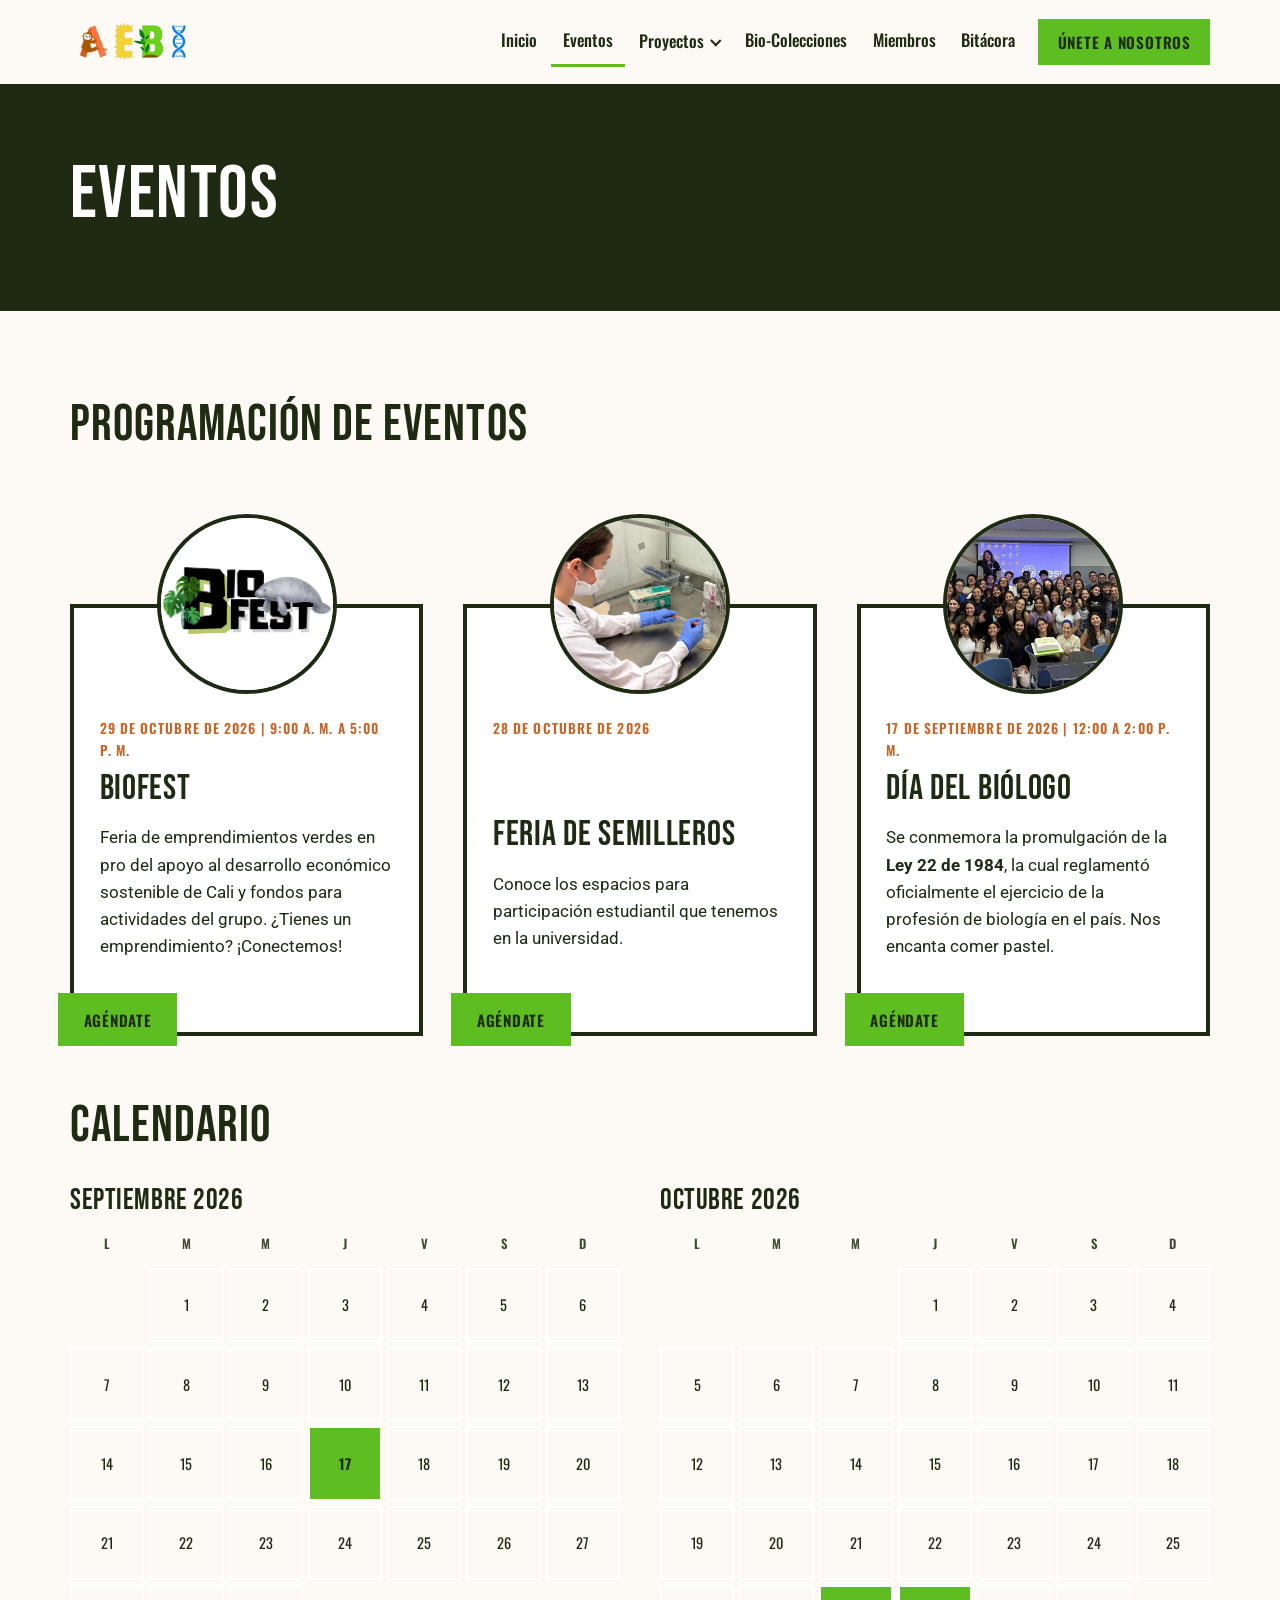
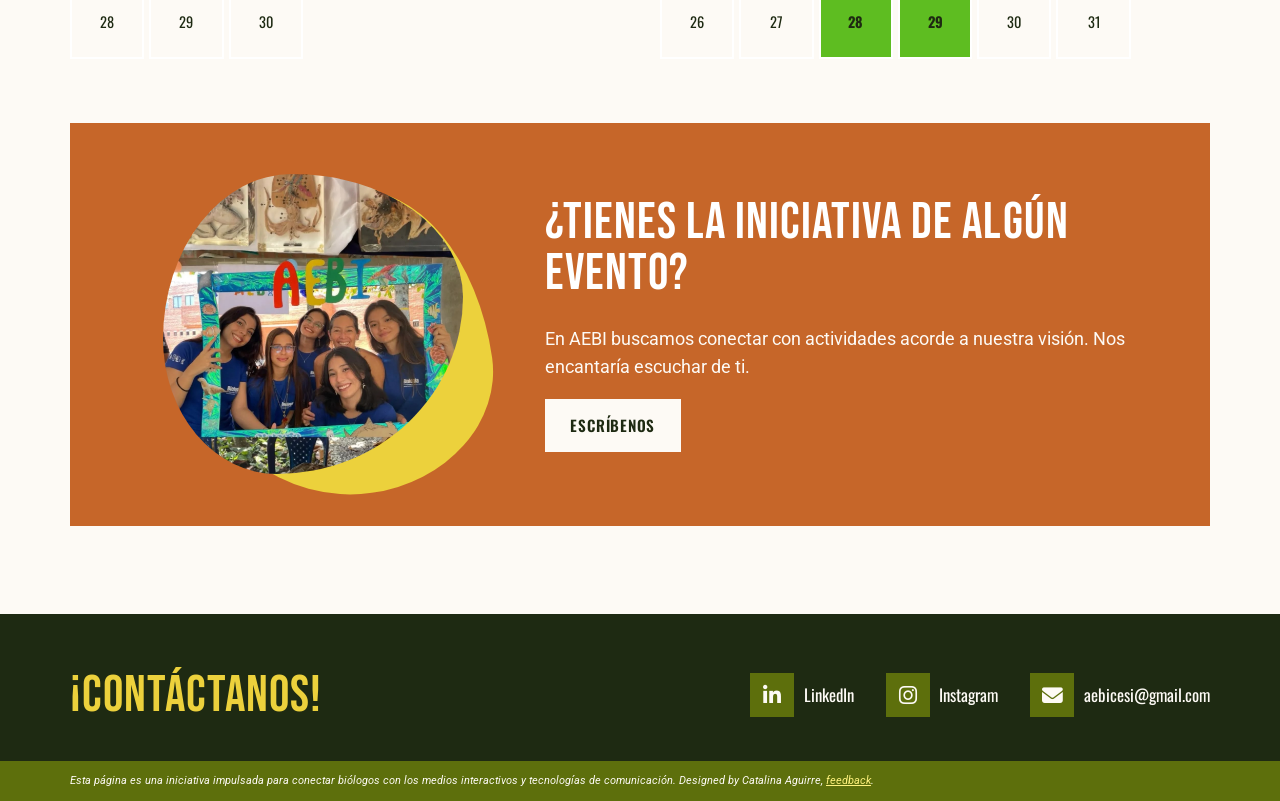
==== commit 388c8012: "Change image format from JPG to JPEG" ====
--- a/eventos.html
+++ b/eventos.html
@@ -144,7 +144,7 @@
     <div class="caja-invitacion">
       <div class="blob-marco blob-pequeno">
         <div class="blob">
-          <img src="Imagenes/PRINCIPAL.jpg" alt="Actividades de AEBI">
+          <img src="Imagenes/PRINCIPAL.jpeg" alt="Actividades de AEBI">
         </div>
       </div>
       <div>
